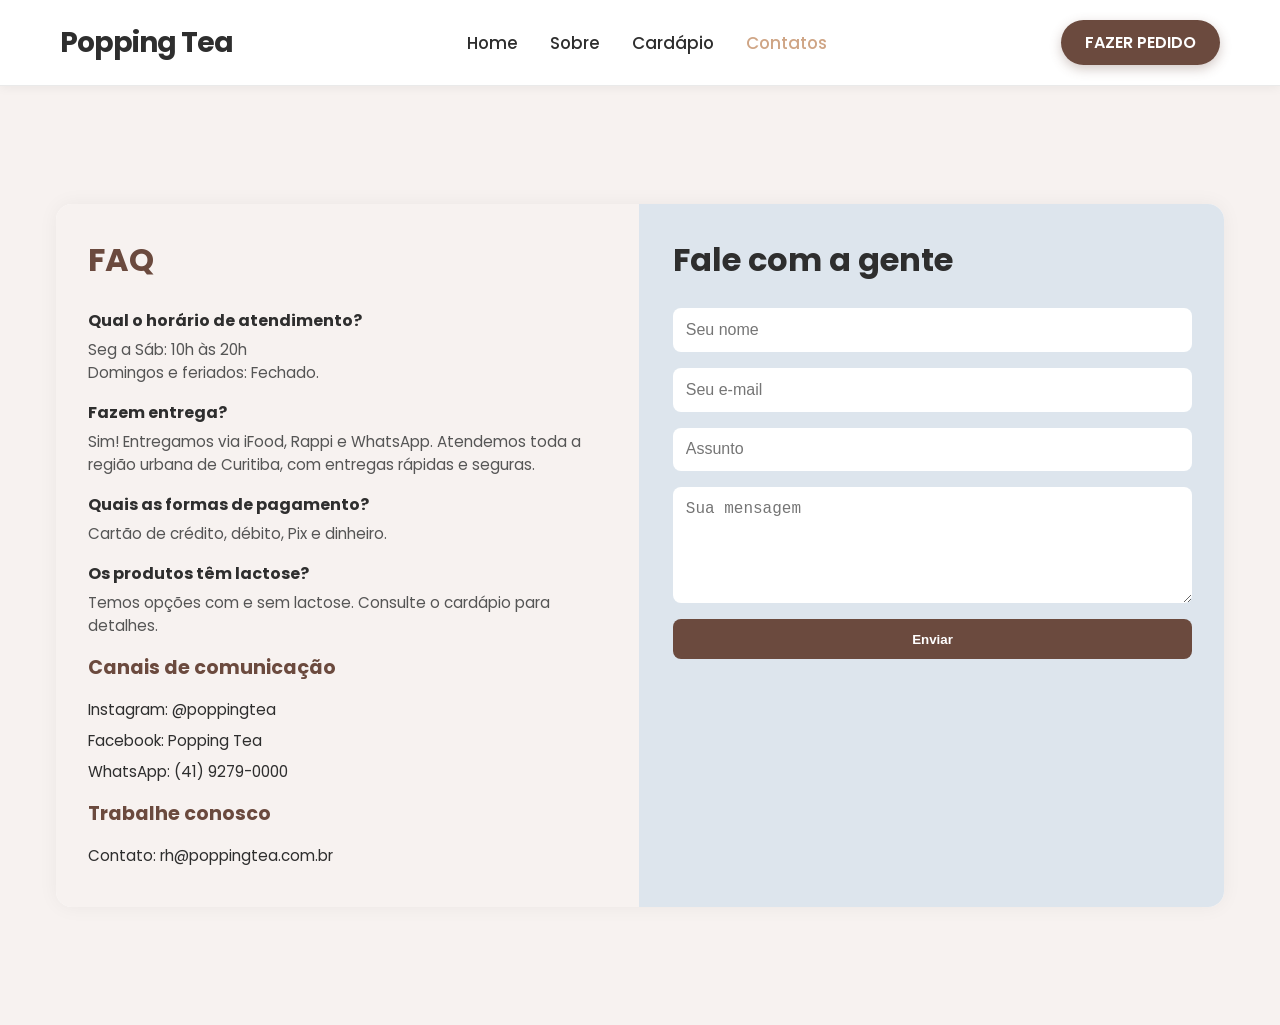
==== contatos.html @ d7668146 "Primeiro commit" ====
<!DOCTYPE html>
<html lang="pt-BR">
<head>
  <meta charset="UTF-8">
  <meta name="viewport" content="width=device-width, initial-scale=1.0">
  <title>Popping Tea</title>
  <link rel="stylesheet" href="css/contatos.css">
<link href="https://fonts.googleapis.com/css2?family=Poppins:wght@400;600;700&display=swap" rel="stylesheet">
</head>
<body>
  <header>
    <div class="logo">Popping Tea</div>
    <nav>
        <ul>
            <li><a href="index.html">Home</a></li>
            <li><a href="sobre.html">Sobre</a></li>
            <li><a href="menu.html">Cardápio</a></li>
            <li><a href="contatos.html" class="active">Contatos</a></li>
        </ul>
    </nav>
    <div class="header-actions">
        <!-- <a href="#" onclick="trocarParaLogin(event)" class="sign-in">Entrar</a> -->
        <a href="#" onclick="abrirPopupCadastro()" class="btn-order">FAZER PEDIDO</a>
    </div>
</header>

  <main class="contato-container">
    <section class="faq-form-wrapper">
      <div class="faq-box">
        <h2>FAQ</h2>
        <div class="faq-item">
          <h4>Qual o horário de atendimento?</h4>
          <p>Seg a Sáb: 10h às 20h</p>
          <p>Domingos e feriados: Fechado.</p>
        </div>
        <div class="faq-item">
          <h4>Fazem entrega?</h4>
          <p>Sim! Entregamos via iFood, Rappi e WhatsApp. Atendemos toda a região urbana de Curitiba, com entregas rápidas e seguras.</p>
        </div>
        <div class="faq-item">
          <h4>Quais as formas de pagamento?</h4>
          <p>Cartão de crédito, débito, Pix e dinheiro.</p>
        </div>
        <div class="faq-item">
          <h4>Os produtos têm lactose?</h4>
          <p>Temos opções com e sem lactose. Consulte o cardápio para detalhes.</p>
        </div>
 
        <div class="social-box">
          <h3>Canais de comunicação</h3>
          <ul>
            <li>Instagram: @poppingtea</li>
            <li>Facebook: Popping Tea</li>
            <li>WhatsApp: (41) 9279-0000</li>
          </ul>
        </div>
        <div class="social-box">
          <h3>Trabalhe conosco</h3>
          <ul>
            <li>Contato: rh@poppingtea.com.br</li>
          </ul>
        </div>
      </div>
 
      <div class="form-box">
        <h2>Fale com a gente</h2>
        <form id="form-contato">
          <input type="text" name="nome" placeholder="Seu nome" required />
          <input type="email" name="email" placeholder="Seu e-mail" required />
          <input type="text" name="assunto" placeholder="Assunto" required />
          <textarea name="mensagem" rows="5" placeholder="Sua mensagem" required></textarea>
          <button type="submit">Enviar</button>
          <p class="mensagem-sucesso" id="mensagem-sucesso">Mensagem enviada com sucesso!</p>
        </form>
      </div>

      <div class="overlay" id="popupCadastro">
        <div class="popup-form">
            <button class="fechar" onclick="fecharCadastro()">×</button>
            <h2>Cadastro</h2>
            <form onsubmit="finalizarCadastro(event)">
                <input type="text" placeholder="Nome completo" required />
                <input type="email" placeholder="E-mail" required />
                <input type="password" placeholder="Senha" required />
                <input type="tel" placeholder="Telefone" required />
                <button type="submit">Cadastrar</button>
                <p class="link-login">Já tem conta? <a href="#" onclick="trocarParaLogin(event)">Entrar</a></p>
            </form>
        </div>
    </div>

   
    <div class="overlay" id="popupLogin">
        <div class="popup-form">
            <button class="fechar" onclick="fecharLogin()">×</button>
            <h2>Login</h2>
            <form onsubmit="fazerLogin(event)">
                <input type="text" placeholder="Nome completo" required />
                <input type="email" placeholder="E-mail" required />
                <input type="password" placeholder="Senha" required />
                <button type="submit">Entrar</button>
            </form>
        </div>
    </div>


      

      <script>
  const form = document.getElementById("form-contato");
  const mensagem = document.getElementById("mensagem-sucesso");
 
  form.addEventListener("submit", function (e) {
    e.preventDefault();
    form.reset();
mensagem.style.display = "block";
mensagem.style.opacity = "1";
 
    setTimeout(() => {
mensagem.style.opacity = "0";
      setTimeout(() => {
mensagem.style.display = "none";
      }, 500);
    }, 3000);
  });

        function abrirPopupCadastro() {
            document.getElementById("popupCadastro").style.display = "flex";
        }

        function fecharCadastro() {
            document.getElementById("popupCadastro").style.display = "none";
        }

        function trocarParaLogin(event) {
            event.preventDefault();
            fecharCadastro();
            document.getElementById("popupLogin").style.display = "flex";
        }

        function fecharLogin() {
            document.getElementById("popupLogin").style.display = "none";
        }

        function finalizarCadastro(event) {
            event.preventDefault();
            alert("Cadastro concluído! Agora você será redirecionado para finalizar sua compra.");
            fecharCadastro();
        }

        function fazerLogin(event) {
            event.preventDefault();
            alert("Login realizado com sucesso!");
            fecharLogin();
        }
</script>
    </section>
  </main>
</body>
</html>
---- css/contatos.css ----
*{
  margin: 0;
  padding: 0;
  box-sizing: border-box;
}
body{
  font-family: 'Poppins', sans-serif;
  background-color: #fff; 
  color:#2e2e2e
}
header {
  display: flex;
  justify-content: space-between;
  align-items: center;
  padding: 20px 60px;
  background-color: #ffffff;
  border-bottom: 1px solid #eaeaea;
  position: sticky;
  top: 0;
  z-index: 100;
  box-shadow: 0 2px 10px rgba(0, 0, 0, 0.05);
}
 
.logo {
  font-size: 28px;
  font-weight: 700;
  color: #2e2e2e;
  letter-spacing: -1px;
}
 
nav ul {
  list-style: none;
  display: flex;
  gap: 32px;
}
 
nav a {
  text-decoration: none;
  color: #2e2e2e;
  font-weight: 500;
  font-size: 1.05rem;
  transition: all 0.3s;
}
 
nav a:hover,
nav a.active {
  color: #cfa585;
}
 
.header-actions {
  display: flex;
  align-items: center;
  gap: 16px;
}
 
.sign-in {
  font-weight: 500;
  color: #2e2e2e;
  text-decoration: none;
  padding: 8px 20px;
  border-radius: 9999px;
  transition: all 0.3s;
}
 
.sign-in:hover {
  background-color: #f0f0f0;
}
 
.btn-order {
  background-color: #6b4a3e;
  color: #fff;
  padding: 10px 24px;
  border-radius: 9999px;
  font-weight: 600;
  text-decoration: none;
  transition: all 0.3s;
  box-shadow: 0 4px 12px rgba(107, 74, 62, 0.3);
}
 
.btn-order:hover {
  background-color: #cfa585;
  transform: translateY(-2px);
}

.overlay {
  position: fixed;
  top: 0;
  left: 0;
  width: 100%;
  height: 100%;
  background-color: rgba(0,0,0,0.5);
  display: none;
  align-items: center;
  justify-content: center;
  z-index: 9999;
}

.popup-form {
  background-color: #fff;
  padding: 2rem;
  border-radius: 16px;
  width: 90%;
  max-width: 400px;
  position: relative;
  box-shadow: 0 10px 30px rgba(0,0,0,0.2);
}

.popup-form h2 {
  margin-bottom: 1rem;
  font-size: 1.5rem;
  color: #6b4a3e;
}

.popup-form form input,
.popup-form form button {
  display: block;
  width: 100%;
  padding: 0.8rem;
  margin: 0.5rem 0;
  font-size: 1rem;
  border-radius: 8px;
  border: 1px solid #ddd;
}

.popup-form form button {
  background-color: #cfa585;
  color: white;
  border: none;
  cursor: pointer;
  transition: 0.3s;
}

.popup-form form button:hover {
  background-color: #6b4a3e;
}

.popup-form .link-login {
  font-size: 0.9rem;
  text-align: center;
  margin-top: 1rem;
}

.popup-form .link-login a {
  color: #6b4a3e;
  text-decoration: underline;
}

.fechar {
  position: absolute;
  top: 10px;
  right: 15px;
  font-size: 1.5rem;
  background: none;
  border: none;
  cursor: pointer;
  color: #999;
}

.fechar:hover {
  color: #cfa585;
}

.contato-container {
  padding: 7.4rem 3.5rem;
  background-color: #f7f2f0;
}
 
.faq-form-wrapper {
  display: flex;
  background: white;
  border-radius: 1rem;
  overflow: hidden;
  box-shadow: 0 0 20px rgba(0,0,0,0.05);
  flex-wrap: wrap;
}
 
.faq-box {
  flex: 1;
  background-color: #f7f2f0;
  padding: 2rem;
  border-right: 2px solid #dde5ed;
  min-width: 300px;
}
 
.faq-box h2 {
  font-size: 2rem;
  color: #6b4a3e;
  margin-bottom: 1.5rem;
}
 
.faq-item {
  margin-bottom: 1rem;
}
 
.faq-item h4 {
  font-size: 1rem;
  margin-bottom: 0.3rem;
  color: #2e2e2e;
}
 
.faq-item p {
  font-size: 0.95rem;
  color: #555;
}
 
.social-box {
  margin-top: 1rem;
}
 
.social-box h3 {
  font-size: 1.2rem;
  margin-bottom: 1rem;
  color: #6b4a3e;
}
 
.social-box ul {
  list-style: none;
}
 
.social-box li {
  font-size: 0.95rem;
  margin-bottom: 0.5rem;
}
 
.form-box {
  flex: 1;
  background-color: #dde5ed;
  padding: 2rem;
  min-width: 300px;
}
 
.form-box h2 {
  font-size: 2rem;
  margin-bottom: 1.5rem;
  color: #2e2e2e;
}
 
form {
  display: flex;
  flex-direction: column;
}
 
form input,
form textarea {
  margin-bottom: 1rem;
  padding: 0.8rem;
  border: none;
  border-radius: 0.5rem;
  font-size: 1rem;
  background-color: #fff;
}
 
form button {
  background-color: #6b4a3e;
  color: white;
  padding: 0.8rem;
  border: none;
  border-radius: 0.5rem;
  cursor: pointer;
  font-weight: bold;
  transition: background-color 0.3s;
}
 
form button:hover {
  background-color: #cfa585;
}
 
.mensagem-sucesso {
  margin-top: 1rem;
  color: green;
  font-weight: 500;
  display: none;
  opacity: 0;
  transition: opacity 0.5s ease;
}
 
@keyframes fadeIn {
  from { opacity: 0; transform: translateY(10px); }
  to { opacity: 1; transform: translateY(0); }
}
 
/* Responsividade */
@media (max-width: 768px) {
  .faq-form-wrapper {
    flex-direction: column;
  }
 
  .faq-box,
  .form-box {
    border-right: none;
    border-bottom: 2px solid #dde5ed;
  }
 
  .form-box {
    border-bottom: none;
  }
}
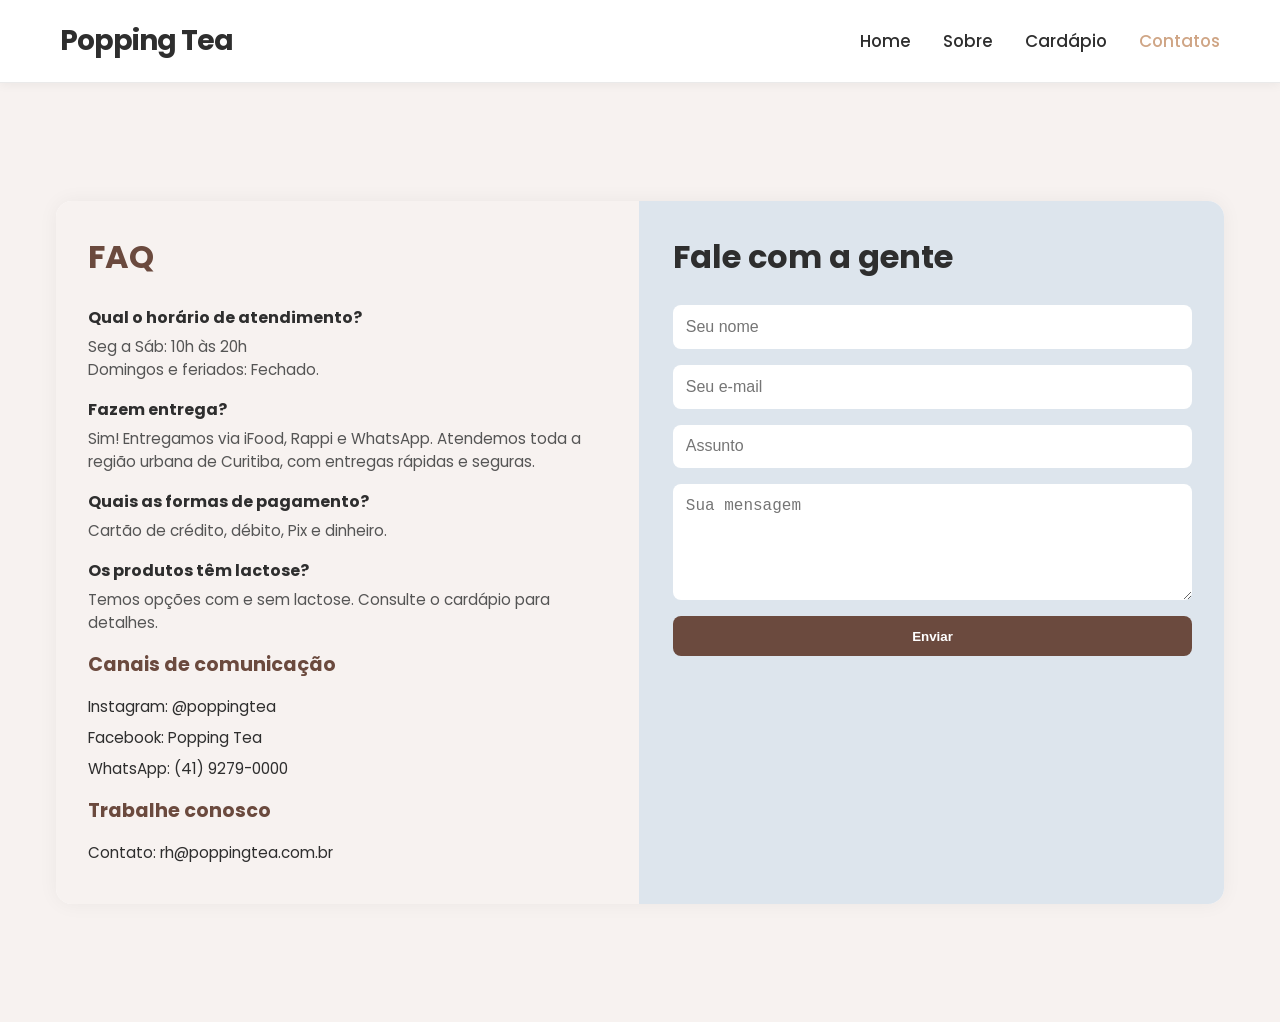
==== commit db59b77e: "Cadastro, login e Logout feito" ====
--- a/contatos.html
+++ b/contatos.html
@@ -18,10 +18,6 @@
             <li><a href="contatos.html" class="active">Contatos</a></li>
         </ul>
     </nav>
-    <div class="header-actions">
-        <!-- <a href="#" onclick="trocarParaLogin(event)" class="sign-in">Entrar</a> -->
-        <a href="#" onclick="abrirPopupCadastro()" class="btn-order">FAZER PEDIDO</a>
-    </div>
 </header>
 
   <main class="contato-container">
@@ -123,36 +119,6 @@
       }, 500);
     }, 3000);
   });
-
-        function abrirPopupCadastro() {
-            document.getElementById("popupCadastro").style.display = "flex";
-        }
-
-        function fecharCadastro() {
-            document.getElementById("popupCadastro").style.display = "none";
-        }
-
-        function trocarParaLogin(event) {
-            event.preventDefault();
-            fecharCadastro();
-            document.getElementById("popupLogin").style.display = "flex";
-        }
-
-        function fecharLogin() {
-            document.getElementById("popupLogin").style.display = "none";
-        }
-
-        function finalizarCadastro(event) {
-            event.preventDefault();
-            alert("Cadastro concluído! Agora você será redirecionado para finalizar sua compra.");
-            fecharCadastro();
-        }
-
-        function fazerLogin(event) {
-            event.preventDefault();
-            alert("Login realizado com sucesso!");
-            fecharLogin();
-        }
 </script>
     </section>
   </main>
